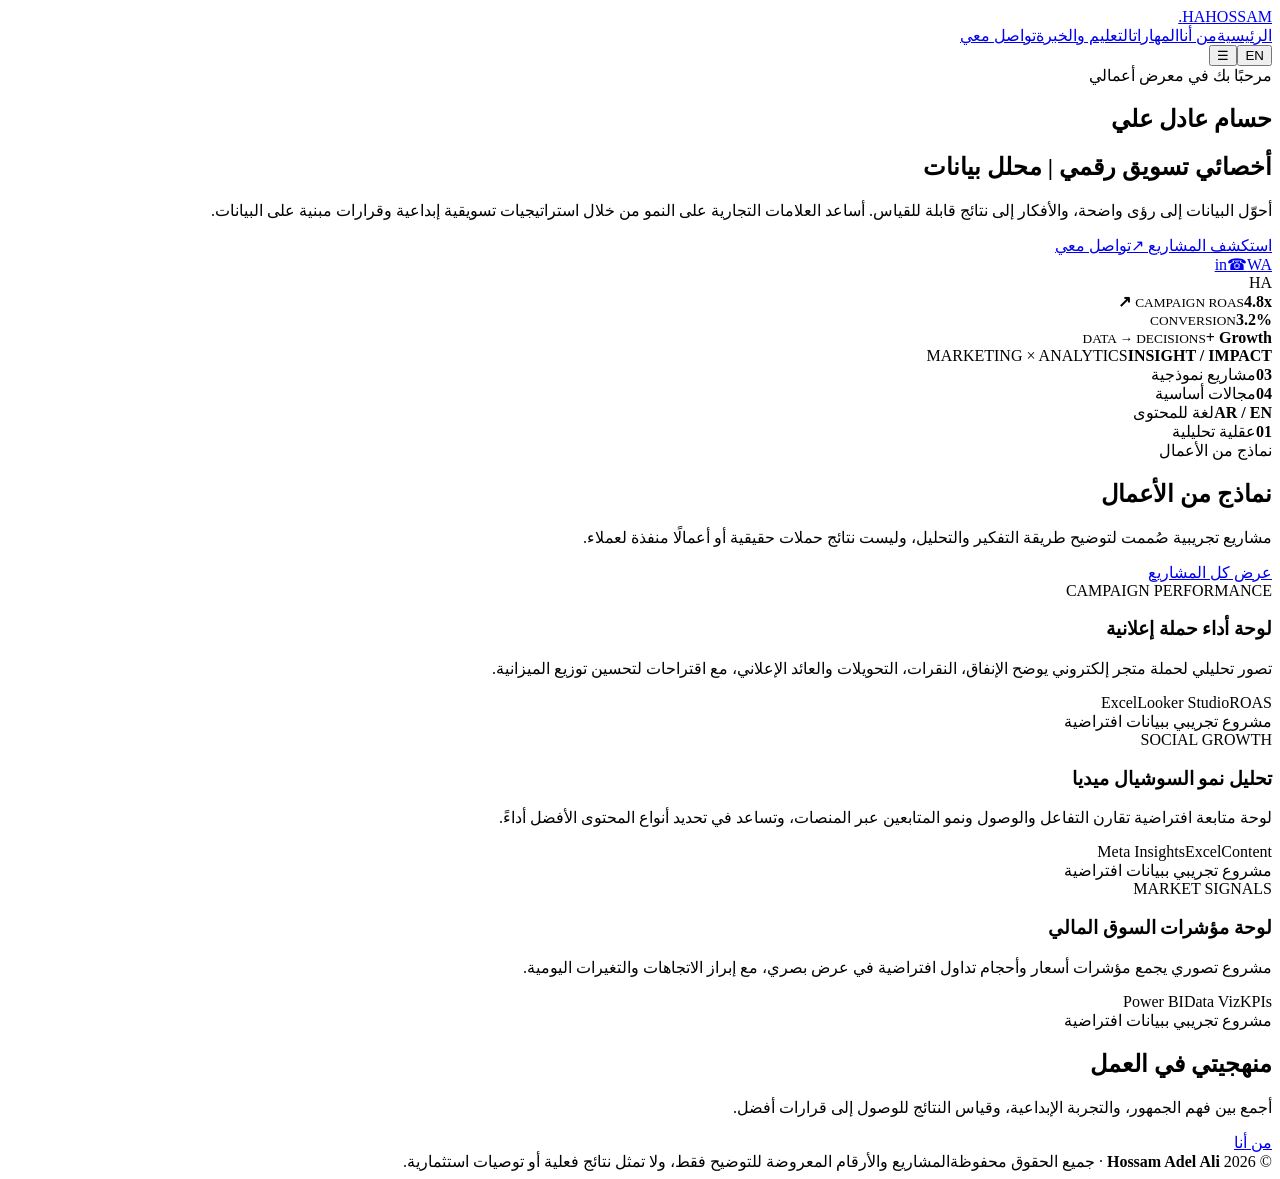
==== index.html @ 3d0e4c6d "Add files via upload" ====
<!doctype html><html lang="ar" dir="rtl"><head><meta charset="utf-8"><meta name="viewport" content="width=device-width, initial-scale=1"><meta name="theme-color" content="#030b16"><meta name="description" content="حسام عادل علي — أخصائي تسويق رقمي ومحلل بيانات. تعرف على المهارات والمشاريع التجريبية وطرق التواصل."><title>حسام عادل علي | التسويق الرقمي وتحليل البيانات</title><link rel="stylesheet" href="assets/style.css"><script defer src="assets/script.js"></script></head><body><header class="topbar"><div class="shell nav"><a class="brand" href="index.html"><span class="brand-mark">HA</span><span>HOSSAM<span style="color:var(--cyan)">.</span></span></a><nav class="navlinks"><a class="active" href="index.html" data-i18n="navHome">الرئيسية</a><a href="about.html" data-i18n="navAbout">من أنا</a><a href="skills.html" data-i18n="navSkills">المهارات</a><a href="education.html" data-i18n="navEducation">التعليم والخبرة</a><a href="contact.html" data-i18n="navContact">تواصل معي</a></nav><div class="navtools"><button class="lang-btn" type="button">EN</button><button class="menu-btn" type="button" aria-label="القائمة">☰</button></div></div></header><main><section class="shell hero"><div><span class="eyebrow" data-i18n="welcome">مرحبًا بك في معرض أعمالي</span><h1>حسام <span class="accent">عادل علي</span></h1><h2><span data-i18n="role">أخصائي تسويق رقمي</span> <span style="color:var(--cyan)">|</span> <span data-i18n="analyst">محلل بيانات</span></h2><p class="lead" data-i18n="intro">أحوّل البيانات إلى رؤى واضحة، والأفكار إلى نتائج قابلة للقياس. أساعد العلامات التجارية على النمو من خلال استراتيجيات تسويقية إبداعية وقرارات مبنية على البيانات.</p><div class="hero-actions"><a class="btn btn-primary" href="skills.html"><span data-i18n="viewWork">استكشف المشاريع</span> <span>↗</span></a><a class="btn btn-ghost" href="contact.html" data-i18n="contactMe">تواصل معي</a></div><div class="socials"><a href="https://www.linkedin.com/in/hossam-adel-42ba7a438/" target="_blank" rel="noopener" aria-label="LinkedIn">in</a><a href="tel:01113616810" aria-label="Phone">☎</a><a href="https://wa.me/201113616810" target="_blank" rel="noopener" aria-label="WhatsApp">WA</a></div></div><div class="visual" aria-label="لوحة مالية وتسويقية زخرفية"><div class="chart-grid"></div><div class="candles"><i class="candle" style="--h:20%"></i><i class="candle" style="--h:30%"></i><i class="candle" style="--h:24%"></i><i class="candle" style="--h:44%"></i><i class="candle" style="--h:38%"></i><i class="candle" style="--h:55%"></i><i class="candle" style="--h:48%"></i><i class="candle" style="--h:65%"></i><i class="candle" style="--h:52%"></i><i class="candle" style="--h:72%"></i><i class="candle" style="--h:67%"></i><i class="candle" style="--h:88%"></i><i class="candle" style="--h:75%"></i><i class="candle" style="--h:95%"></i></div><div class="chart-line"></div><div class="profile-orb"><span>HA</span></div><div class="floating-card float-a"><small>CAMPAIGN ROAS</small><strong>4.8x ↗</strong></div><div class="floating-card float-b"><small>CONVERSION</small><strong>3.2%</strong></div><div class="floating-card float-c"><small>DATA → DECISIONS</small><strong>+ Growth</strong></div><div class="visual-caption"><span>MARKETING × ANALYTICS</span><b>INSIGHT / IMPACT</b></div></div></section><section class="shell stats"><div class="stat"><strong>03</strong><span data-i18n="metric1">مشاريع نموذجية</span></div><div class="stat"><strong>04</strong><span data-i18n="metric2">مجالات أساسية</span></div><div class="stat"><strong>AR / EN</strong><span data-i18n="metric3">لغة للمحتوى</span></div><div class="stat"><strong>01</strong><span data-i18n="metric4">عقلية تحليلية</span></div></section><section class="shell section"><div class="section-head"><div><span class="eyebrow" data-i18n="selected">نماذج من الأعمال</span><h2 data-i18n="selected">نماذج من الأعمال</h2><p data-i18n="selectedDesc">مشاريع تجريبية صُممت لتوضيح طريقة التفكير والتحليل، وليست نتائج حملات حقيقية أو أعمالًا منفذة لعملاء.</p></div><a class="btn btn-ghost" href="skills.html" data-i18n="seeAll">عرض كل المشاريع</a></div><div class="grid-3"><article class="card"><div class="project-visual"><span class="mini-label">CAMPAIGN PERFORMANCE</span><div class="mini-bars"><i style="--h:35%"></i><i style="--h:58%"></i><i style="--h:44%"></i><i style="--h:80%"></i><i style="--h:68%"></i><i style="--h:95%"></i></div></div><h3 data-i18n="project1">لوحة أداء حملة إعلانية</h3><p data-i18n="project1d">تصور تحليلي لحملة متجر إلكتروني يوضح الإنفاق، النقرات، التحويلات والعائد الإعلاني، مع اقتراحات لتحسين توزيع الميزانية.</p><div class="tags"><span class="tag">Excel</span><span class="tag">Looker Studio</span><span class="tag">ROAS</span></div><span class="project-note" data-i18n="demo">مشروع تجريبي ببيانات افتراضية</span></article><article class="card"><div class="project-visual"><span class="mini-label">SOCIAL GROWTH</span><div class="mini-bars"><i style="--h:24%"></i><i style="--h:38%"></i><i style="--h:33%"></i><i style="--h:57%"></i><i style="--h:76%"></i><i style="--h:92%"></i></div></div><h3 data-i18n="project2">تحليل نمو السوشيال ميديا</h3><p data-i18n="project2d">لوحة متابعة افتراضية تقارن التفاعل والوصول ونمو المتابعين عبر المنصات، وتساعد في تحديد أنواع المحتوى الأفضل أداءً.</p><div class="tags"><span class="tag">Meta Insights</span><span class="tag">Excel</span><span class="tag">Content</span></div><span class="project-note" data-i18n="demo">مشروع تجريبي ببيانات افتراضية</span></article><article class="card"><div class="project-visual"><span class="mini-label">MARKET SIGNALS</span><div class="mini-bars"><i style="--h:52%"></i><i style="--h:40%"></i><i style="--h:67%"></i><i style="--h:55%"></i><i style="--h:84%"></i><i style="--h:96%"></i></div></div><h3 data-i18n="project3">لوحة مؤشرات السوق المالي</h3><p data-i18n="project3d">مشروع تصوري يجمع مؤشرات أسعار وأحجام تداول افتراضية في عرض بصري، مع إبراز الاتجاهات والتغيرات اليومية.</p><div class="tags"><span class="tag">Power BI</span><span class="tag">Data Viz</span><span class="tag">KPIs</span></div><span class="project-note" data-i18n="demo">مشروع تجريبي ببيانات افتراضية</span></article></div></section><section class="shell cta"><div><h2 data-i18n="approach">منهجيتي في العمل</h2><p data-i18n="approachDesc">أجمع بين فهم الجمهور، والتجربة الإبداعية، وقياس النتائج للوصول إلى قرارات أفضل.</p></div><a class="btn btn-primary" href="about.html" data-i18n="navAbout">من أنا</a></section></main><footer class="footer"><div class="shell footer-inner"><span>© 2026 <b>Hossam Adel Ali</b> · <span data-i18n="footer">جميع الحقوق محفوظة</span></span><span data-i18n="disclaimer">المشاريع والأرقام المعروضة للتوضيح فقط، ولا تمثل نتائج فعلية أو توصيات استثمارية.</span></div></footer></body></html>
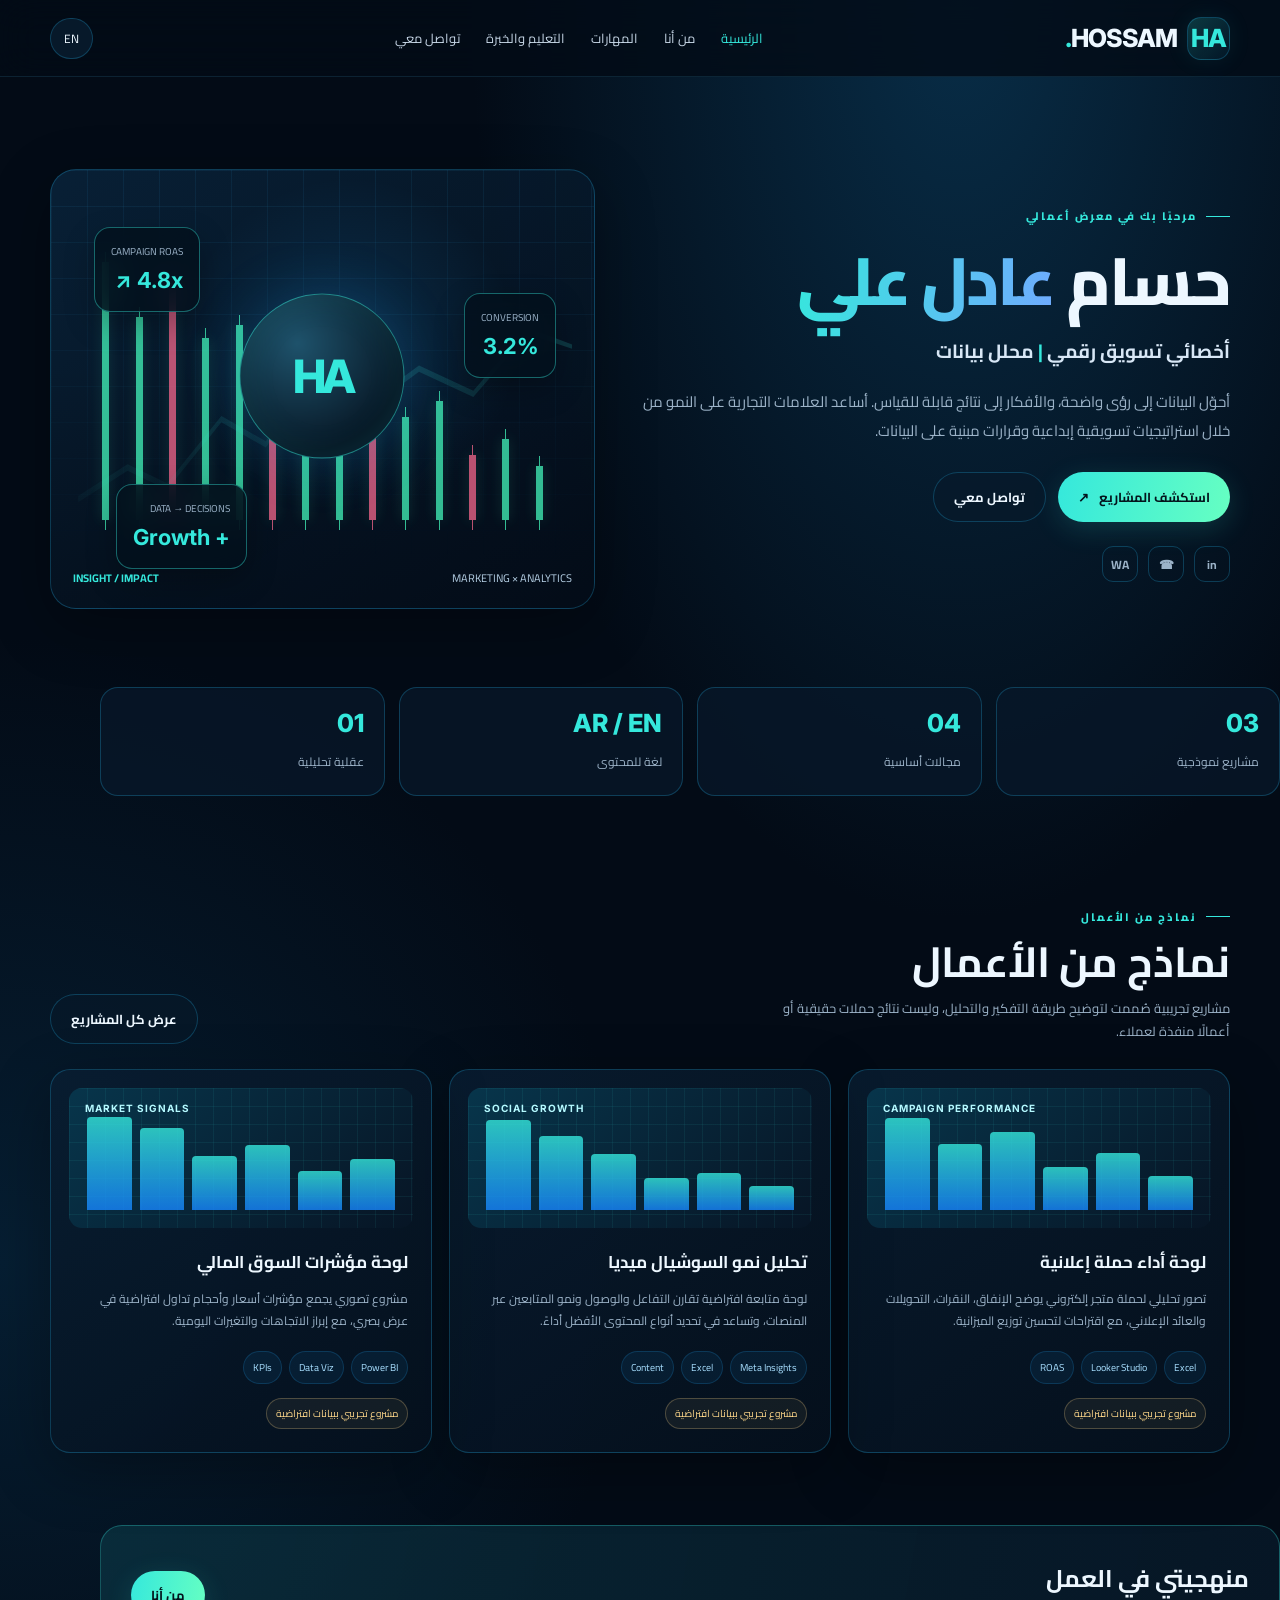
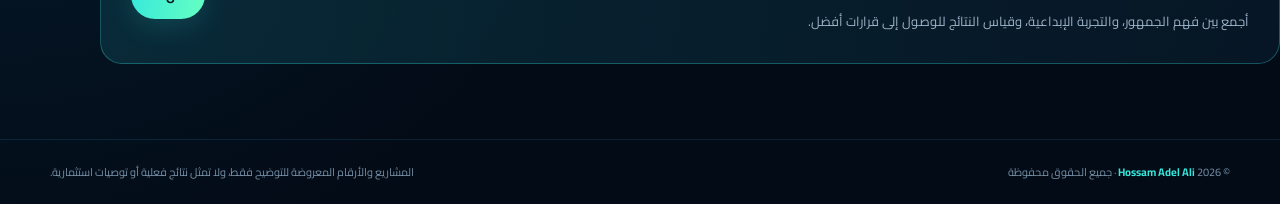
==== commit 95e5aeea: "Fix HTML file paths and structureFix CSS and JavaScript paths Updated HTML structure and linked CSS/" ====
--- a/index.html
+++ b/index.html
@@ -1 +1 @@
-<!doctype html><html lang="ar" dir="rtl"><head><meta charset="utf-8"><meta name="viewport" content="width=device-width, initial-scale=1"><meta name="theme-color" content="#030b16"><meta name="description" content="حسام عادل علي — أخصائي تسويق رقمي ومحلل بيانات. تعرف على المهارات والمشاريع التجريبية وطرق التواصل."><title>حسام عادل علي | التسويق الرقمي وتحليل البيانات</title><link rel="stylesheet" href="assets/style.css"><script defer src="assets/script.js"></script></head><body><header class="topbar"><div class="shell nav"><a class="brand" href="index.html"><span class="brand-mark">HA</span><span>HOSSAM<span style="color:var(--cyan)">.</span></span></a><nav class="navlinks"><a class="active" href="index.html" data-i18n="navHome">الرئيسية</a><a href="about.html" data-i18n="navAbout">من أنا</a><a href="skills.html" data-i18n="navSkills">المهارات</a><a href="education.html" data-i18n="navEducation">التعليم والخبرة</a><a href="contact.html" data-i18n="navContact">تواصل معي</a></nav><div class="navtools"><button class="lang-btn" type="button">EN</button><button class="menu-btn" type="button" aria-label="القائمة">☰</button></div></div></header><main><section class="shell hero"><div><span class="eyebrow" data-i18n="welcome">مرحبًا بك في معرض أعمالي</span><h1>حسام <span class="accent">عادل علي</span></h1><h2><span data-i18n="role">أخصائي تسويق رقمي</span> <span style="color:var(--cyan)">|</span> <span data-i18n="analyst">محلل بيانات</span></h2><p class="lead" data-i18n="intro">أحوّل البيانات إلى رؤى واضحة، والأفكار إلى نتائج قابلة للقياس. أساعد العلامات التجارية على النمو من خلال استراتيجيات تسويقية إبداعية وقرارات مبنية على البيانات.</p><div class="hero-actions"><a class="btn btn-primary" href="skills.html"><span data-i18n="viewWork">استكشف المشاريع</span> <span>↗</span></a><a class="btn btn-ghost" href="contact.html" data-i18n="contactMe">تواصل معي</a></div><div class="socials"><a href="https://www.linkedin.com/in/hossam-adel-42ba7a438/" target="_blank" rel="noopener" aria-label="LinkedIn">in</a><a href="tel:01113616810" aria-label="Phone">☎</a><a href="https://wa.me/201113616810" target="_blank" rel="noopener" aria-label="WhatsApp">WA</a></div></div><div class="visual" aria-label="لوحة مالية وتسويقية زخرفية"><div class="chart-grid"></div><div class="candles"><i class="candle" style="--h:20%"></i><i class="candle" style="--h:30%"></i><i class="candle" style="--h:24%"></i><i class="candle" style="--h:44%"></i><i class="candle" style="--h:38%"></i><i class="candle" style="--h:55%"></i><i class="candle" style="--h:48%"></i><i class="candle" style="--h:65%"></i><i class="candle" style="--h:52%"></i><i class="candle" style="--h:72%"></i><i class="candle" style="--h:67%"></i><i class="candle" style="--h:88%"></i><i class="candle" style="--h:75%"></i><i class="candle" style="--h:95%"></i></div><div class="chart-line"></div><div class="profile-orb"><span>HA</span></div><div class="floating-card float-a"><small>CAMPAIGN ROAS</small><strong>4.8x ↗</strong></div><div class="floating-card float-b"><small>CONVERSION</small><strong>3.2%</strong></div><div class="floating-card float-c"><small>DATA → DECISIONS</small><strong>+ Growth</strong></div><div class="visual-caption"><span>MARKETING × ANALYTICS</span><b>INSIGHT / IMPACT</b></div></div></section><section class="shell stats"><div class="stat"><strong>03</strong><span data-i18n="metric1">مشاريع نموذجية</span></div><div class="stat"><strong>04</strong><span data-i18n="metric2">مجالات أساسية</span></div><div class="stat"><strong>AR / EN</strong><span data-i18n="metric3">لغة للمحتوى</span></div><div class="stat"><strong>01</strong><span data-i18n="metric4">عقلية تحليلية</span></div></section><section class="shell section"><div class="section-head"><div><span class="eyebrow" data-i18n="selected">نماذج من الأعمال</span><h2 data-i18n="selected">نماذج من الأعمال</h2><p data-i18n="selectedDesc">مشاريع تجريبية صُممت لتوضيح طريقة التفكير والتحليل، وليست نتائج حملات حقيقية أو أعمالًا منفذة لعملاء.</p></div><a class="btn btn-ghost" href="skills.html" data-i18n="seeAll">عرض كل المشاريع</a></div><div class="grid-3"><article class="card"><div class="project-visual"><span class="mini-label">CAMPAIGN PERFORMANCE</span><div class="mini-bars"><i style="--h:35%"></i><i style="--h:58%"></i><i style="--h:44%"></i><i style="--h:80%"></i><i style="--h:68%"></i><i style="--h:95%"></i></div></div><h3 data-i18n="project1">لوحة أداء حملة إعلانية</h3><p data-i18n="project1d">تصور تحليلي لحملة متجر إلكتروني يوضح الإنفاق، النقرات، التحويلات والعائد الإعلاني، مع اقتراحات لتحسين توزيع الميزانية.</p><div class="tags"><span class="tag">Excel</span><span class="tag">Looker Studio</span><span class="tag">ROAS</span></div><span class="project-note" data-i18n="demo">مشروع تجريبي ببيانات افتراضية</span></article><article class="card"><div class="project-visual"><span class="mini-label">SOCIAL GROWTH</span><div class="mini-bars"><i style="--h:24%"></i><i style="--h:38%"></i><i style="--h:33%"></i><i style="--h:57%"></i><i style="--h:76%"></i><i style="--h:92%"></i></div></div><h3 data-i18n="project2">تحليل نمو السوشيال ميديا</h3><p data-i18n="project2d">لوحة متابعة افتراضية تقارن التفاعل والوصول ونمو المتابعين عبر المنصات، وتساعد في تحديد أنواع المحتوى الأفضل أداءً.</p><div class="tags"><span class="tag">Meta Insights</span><span class="tag">Excel</span><span class="tag">Content</span></div><span class="project-note" data-i18n="demo">مشروع تجريبي ببيانات افتراضية</span></article><article class="card"><div class="project-visual"><span class="mini-label">MARKET SIGNALS</span><div class="mini-bars"><i style="--h:52%"></i><i style="--h:40%"></i><i style="--h:67%"></i><i style="--h:55%"></i><i style="--h:84%"></i><i style="--h:96%"></i></div></div><h3 data-i18n="project3">لوحة مؤشرات السوق المالي</h3><p data-i18n="project3d">مشروع تصوري يجمع مؤشرات أسعار وأحجام تداول افتراضية في عرض بصري، مع إبراز الاتجاهات والتغيرات اليومية.</p><div class="tags"><span class="tag">Power BI</span><span class="tag">Data Viz</span><span class="tag">KPIs</span></div><span class="project-note" data-i18n="demo">مشروع تجريبي ببيانات افتراضية</span></article></div></section><section class="shell cta"><div><h2 data-i18n="approach">منهجيتي في العمل</h2><p data-i18n="approachDesc">أجمع بين فهم الجمهور، والتجربة الإبداعية، وقياس النتائج للوصول إلى قرارات أفضل.</p></div><a class="btn btn-primary" href="about.html" data-i18n="navAbout">من أنا</a></section></main><footer class="footer"><div class="shell footer-inner"><span>© 2026 <b>Hossam Adel Ali</b> · <span data-i18n="footer">جميع الحقوق محفوظة</span></span><span data-i18n="disclaimer">المشاريع والأرقام المعروضة للتوضيح فقط، ولا تمثل نتائج فعلية أو توصيات استثمارية.</span></div></footer></body></html>
+<!doctype html><html lang="ar" dir="rtl"><head><meta charset="utf-8"><meta name="viewport" content="width=device-width, initial-scale=1"><meta name="theme-color" content="#030b16"><meta name="description" content="حسام عادل علي — أخصائي تسويق رقمي ومحلل بيانات. تعرف على المهارات والمشاريع التجريبية وطرق التواصل."><title>حسام عادل علي | التسويق الرقمي وتحليل البيانات</title><link rel="stylesheet" href="style.css"><script defer src="script.js"></script></head><body><header class="topbar"><div class="shell nav"><a class="brand" href="index.html"><span class="brand-mark">HA</span><span>HOSSAM<span style="color:var(--cyan)">.</span></span></a><nav class="navlinks"><a class="active" href="index.html" data-i18n="navHome">الرئيسية</a><a href="about.html" data-i18n="navAbout">من أنا</a><a href="skills.html" data-i18n="navSkills">المهارات</a><a href="education.html" data-i18n="navEducation">التعليم والخبرة</a><a href="contact.html" data-i18n="navContact">تواصل معي</a></nav><div class="navtools"><button class="lang-btn" type="button">EN</button><button class="menu-btn" type="button" aria-label="القائمة">☰</button></div></div></header><main><section class="shell hero"><div><span class="eyebrow" data-i18n="welcome">مرحبًا بك في معرض أعمالي</span><h1>حسام <span class="accent">عادل علي</span></h1><h2><span data-i18n="role">أخصائي تسويق رقمي</span> <span style="color:var(--cyan)">|</span> <span data-i18n="analyst">محلل بيانات</span></h2><p class="lead" data-i18n="intro">أحوّل البيانات إلى رؤى واضحة، والأفكار إلى نتائج قابلة للقياس. أساعد العلامات التجارية على النمو من خلال استراتيجيات تسويقية إبداعية وقرارات مبنية على البيانات.</p><div class="hero-actions"><a class="btn btn-primary" href="skills.html"><span data-i18n="viewWork">استكشف المشاريع</span> <span>↗</span></a><a class="btn btn-ghost" href="contact.html" data-i18n="contactMe">تواصل معي</a></div><div class="socials"><a href="https://www.linkedin.com/in/hossam-adel-42ba7a438/" target="_blank" rel="noopener" aria-label="LinkedIn">in</a><a href="tel:01113616810" aria-label="Phone">☎</a><a href="https://wa.me/201113616810" target="_blank" rel="noopener" aria-label="WhatsApp">WA</a></div></div><div class="visual" aria-label="لوحة مالية وتسويقية زخرفية"><div class="chart-grid"></div><div class="candles"><i class="candle" style="--h:20%"></i><i class="candle" style="--h:30%"></i><i class="candle" style="--h:24%"></i><i class="candle" style="--h:44%"></i><i class="candle" style="--h:38%"></i><i class="candle" style="--h:55%"></i><i class="candle" style="--h:48%"></i><i class="candle" style="--h:65%"></i><i class="candle" style="--h:52%"></i><i class="candle" style="--h:72%"></i><i class="candle" style="--h:67%"></i><i class="candle" style="--h:88%"></i><i class="candle" style="--h:75%"></i><i class="candle" style="--h:95%"></i></div><div class="chart-line"></div><div class="profile-orb"><span>HA</span></div><div class="floating-card float-a"><small>CAMPAIGN ROAS</small><strong>4.8x ↗</strong></div><div class="floating-card float-b"><small>CONVERSION</small><strong>3.2%</strong></div><div class="floating-card float-c"><small>DATA → DECISIONS</small><strong>+ Growth</strong></div><div class="visual-caption"><span>MARKETING × ANALYTICS</span><b>INSIGHT / IMPACT</b></div></div></section><section class="shell stats"><div class="stat"><strong>03</strong><span data-i18n="metric1">مشاريع نموذجية</span></div><div class="stat"><strong>04</strong><span data-i18n="metric2">مجالات أساسية</span></div><div class="stat"><strong>AR / EN</strong><span data-i18n="metric3">لغة للمحتوى</span></div><div class="stat"><strong>01</strong><span data-i18n="metric4">عقلية تحليلية</span></div></section><section class="shell section"><div class="section-head"><div><span class="eyebrow" data-i18n="selected">نماذج من الأعمال</span><h2 data-i18n="selected">نماذج من الأعمال</h2><p data-i18n="selectedDesc">مشاريع تجريبية صُممت لتوضيح طريقة التفكير والتحليل، وليست نتائج حملات حقيقية أو أعمالًا منفذة لعملاء.</p></div><a class="btn btn-ghost" href="skills.html" data-i18n="seeAll">عرض كل المشاريع</a></div><div class="grid-3"><article class="card"><div class="project-visual"><span class="mini-label">CAMPAIGN PERFORMANCE</span><div class="mini-bars"><i style="--h:35%"></i><i style="--h:58%"></i><i style="--h:44%"></i><i style="--h:80%"></i><i style="--h:68%"></i><i style="--h:95%"></i></div></div><h3 data-i18n="project1">لوحة أداء حملة إعلانية</h3><p data-i18n="project1d">تصور تحليلي لحملة متجر إلكتروني يوضح الإنفاق، النقرات، التحويلات والعائد الإعلاني، مع اقتراحات لتحسين توزيع الميزانية.</p><div class="tags"><span class="tag">Excel</span><span class="tag">Looker Studio</span><span class="tag">ROAS</span></div><span class="project-note" data-i18n="demo">مشروع تجريبي ببيانات افتراضية</span></article><article class="card"><div class="project-visual"><span class="mini-label">SOCIAL GROWTH</span><div class="mini-bars"><i style="--h:24%"></i><i style="--h:38%"></i><i style="--h:33%"></i><i style="--h:57%"></i><i style="--h:76%"></i><i style="--h:92%"></i></div></div><h3 data-i18n="project2">تحليل نمو السوشيال ميديا</h3><p data-i18n="project2d">لوحة متابعة افتراضية تقارن التفاعل والوصول ونمو المتابعين عبر المنصات، وتساعد في تحديد أنواع المحتوى الأفضل أداءً.</p><div class="tags"><span class="tag">Meta Insights</span><span class="tag">Excel</span><span class="tag">Content</span></div><span class="project-note" data-i18n="demo">مشروع تجريبي ببيانات افتراضية</span></article><article class="card"><div class="project-visual"><span class="mini-label">MARKET SIGNALS</span><div class="mini-bars"><i style="--h:52%"></i><i style="--h:40%"></i><i style="--h:67%"></i><i style="--h:55%"></i><i style="--h:84%"></i><i style="--h:96%"></i></div></div><h3 data-i18n="project3">لوحة مؤشرات السوق المالي</h3><p data-i18n="project3d">مشروع تصوري يجمع مؤشرات أسعار وأحجام تداول افتراضية في عرض بصري، مع إبراز الاتجاهات والتغيرات اليومية.</p><div class="tags"><span class="tag">Power BI</span><span class="tag">Data Viz</span><span class="tag">KPIs</span></div><span class="project-note" data-i18n="demo">مشروع تجريبي ببيانات افتراضية</span></article></div></section><section class="shell cta"><div><h2 data-i18n="approach">منهجيتي في العمل</h2><p data-i18n="approachDesc">أجمع بين فهم الجمهور، والتجربة الإبداعية، وقياس النتائج للوصول إلى قرارات أفضل.</p></div><a class="btn btn-primary" href="about.html" data-i18n="navAbout">من أنا</a></section></main><footer class="footer"><div class="shell footer-inner"><span>© 2026 <b>Hossam Adel Ali</b> · <span data-i18n="footer">جميع الحقوق محفوظة</span></span><span data-i18n="disclaimer">المشاريع والأرقام المعروضة للتوضيح فقط، ولا تمثل نتائج فعلية أو توصيات استثمارية.</span></div></footer></body></html>
--- a/style.css
+++ b/style.css
@@ -0,0 +1,2 @@
+@import url('https://fonts.googleapis.com/css2?family=Cairo:wght@400;500;600;700;800&family=Inter:wght@400;500;600;700;800&display=swap');
+:root{--bg:#030b16;--panel:rgba(8,24,42,.78);--panel2:#07182a;--line:rgba(41,198,255,.24);--cyan:#35e8dc;--blue:#23a8ff;--text:#edf7ff;--muted:#9cb3c8;--green:#46ffc1;--shadow:0 18px 60px rgba(0,0,0,.3)}*{box-sizing:border-box}html{scroll-behavior:smooth}body{margin:0;background:radial-gradient(ellipse at 75% 0%,#082d47 0,transparent 36%),radial-gradient(ellipse at 0% 70%,#061e32 0,transparent 35%),var(--bg);color:var(--text);font-family:'Cairo',sans-serif;min-height:100vh;overflow-x:hidden}body[dir="ltr"]{font-family:'Inter',sans-serif}a{color:inherit;text-decoration:none}button,input,textarea{font:inherit}.shell{width:min(1180px,calc(100% - 40px));margin:auto}.topbar{position:sticky;top:0;z-index:20;background:rgba(3,11,22,.82);backdrop-filter:blur(18px);border-bottom:1px solid rgba(83,207,255,.12)}.nav{height:76px;display:flex;align-items:center;justify-content:space-between;gap:24px}.brand{display:flex;align-items:center;gap:10px;font-family:Inter,sans-serif;font-weight:800;letter-spacing:-1px;font-size:25px}.brand-mark{display:grid;place-items:center;width:43px;height:43px;border-radius:14px;border:1px solid var(--line);background:linear-gradient(135deg,rgba(53,232,220,.2),rgba(35,168,255,.06));color:var(--cyan);box-shadow:0 0 25px rgba(53,232,220,.08)}.navlinks{display:flex;align-items:center;gap:26px;color:#c7d7e7;font-size:13px}.navlinks a{padding:9px 0;transition:.2s}.navlinks a:hover,.navlinks a.active{color:var(--cyan)}.navtools{display:flex;align-items:center;gap:10px}.lang-btn,.menu-btn{border:1px solid var(--line);background:#07192a;color:var(--text);border-radius:999px;padding:8px 13px;cursor:pointer;font-size:12px}.menu-btn{display:none}.hero{display:grid;grid-template-columns:1.04fr .96fr;gap:45px;align-items:center;padding:70px 0 56px;min-height:610px}.eyebrow{display:inline-flex;align-items:center;gap:9px;color:var(--cyan);font-size:11px;font-weight:800;letter-spacing:2px;text-transform:uppercase}.eyebrow:before{content:'';width:24px;height:1px;background:var(--cyan)}h1,h2,h3,p{margin-top:0}h1{font-size:clamp(40px,5.2vw,68px);line-height:1.12;letter-spacing:-2px;margin:18px 0 14px;font-weight:800}h1 .accent{background:linear-gradient(100deg,var(--cyan),#70aaff);-webkit-background-clip:text;background-clip:text;color:transparent}.hero h2{font-size:19px;color:#d8e7f6;margin-bottom:18px}.lead{font-size:15px;line-height:1.95;color:var(--muted);max-width:600px}.hero-actions{display:flex;gap:12px;flex-wrap:wrap;margin:27px 0 24px}.btn{display:inline-flex;align-items:center;justify-content:center;gap:10px;padding:12px 20px;border-radius:999px;font-weight:700;font-size:13px;border:1px solid var(--line);transition:transform .2s,box-shadow .2s;cursor:pointer}.btn:hover{transform:translateY(-3px)}.btn-primary{color:#03141c;background:linear-gradient(100deg,var(--cyan),#66ffc2);border:0;box-shadow:0 7px 28px rgba(53,232,220,.16)}.btn-ghost{background:rgba(7,25,42,.6);color:var(--text)}.socials{display:flex;gap:10px;align-items:center}.socials a{display:grid;place-items:center;width:36px;height:36px;border:1px solid var(--line);border-radius:11px;color:var(--muted);font-size:12px;font-weight:700}.socials a:hover{color:var(--cyan);border-color:var(--cyan)}.visual{position:relative;min-height:440px;border:1px solid var(--line);border-radius:26px;overflow:hidden;background:linear-gradient(145deg,rgba(9,34,57,.9),rgba(4,13,25,.85));box-shadow:var(--shadow)}.visual:before{content:'';position:absolute;inset:0;background:linear-gradient(0deg,rgba(3,11,22,.4),transparent 55%),radial-gradient(circle at 55% 40%,rgba(35,168,255,.15),transparent 42%)}.chart-grid{position:absolute;inset:0;background-image:linear-gradient(rgba(52,191,255,.08) 1px,transparent 1px),linear-gradient(90deg,rgba(52,191,255,.08) 1px,transparent 1px);background-size:36px 36px;mask-image:linear-gradient(black,transparent 90%)}.chart-line{position:absolute;left:5%;right:4%;bottom:16%;height:48%;border-bottom:2px solid var(--cyan);clip-path:polygon(0 80%,10% 65%,18% 74%,29% 42%,38% 54%,48% 20%,58% 37%,69% 18%,80% 30%,91% 0,100% 8%,100% 10%,91% 3%,80% 33%,69% 21%,58% 40%,48% 23%,38% 57%,29% 45%,18% 77%,10% 68%,0 83%);background:linear-gradient(180deg,rgba(53,232,220,.18),transparent)}.candles{position:absolute;inset:18% 7% 20%;display:flex;align-items:stretch;justify-content:space-around;opacity:.72}.candle{width:7px;position:relative;background:var(--green);height:var(--h);align-self:flex-end;box-shadow:0 0 13px rgba(70,255,193,.2)}.candle:before{content:'';position:absolute;left:3px;top:-10px;height:calc(100% + 20px);width:1px;background:inherit}.candle:nth-child(3n){background:#ff6b91}.floating-card{position:absolute;padding:14px 16px;border:1px solid rgba(53,232,220,.4);border-radius:16px;background:rgba(3,16,29,.82);backdrop-filter:blur(15px);box-shadow:0 12px 30px rgba(0,0,0,.25)}.floating-card small{display:block;color:var(--muted);font-size:10px;margin-bottom:6px}.floating-card strong{font:700 22px Inter,sans-serif;color:var(--cyan)}.float-a{top:13%;left:8%}.float-b{right:7%;top:28%}.float-c{left:12%;bottom:9%}.profile-orb{position:absolute;width:165px;height:165px;left:50%;top:47%;transform:translate(-50%,-50%);border-radius:50%;display:grid;place-items:center;background:radial-gradient(circle at 35% 30%,#1e526b,#071725 70%);border:1px solid rgba(53,232,220,.5);box-shadow:0 0 60px rgba(35,168,255,.18),inset 0 0 35px rgba(53,232,220,.1)}.profile-orb span{font:800 46px Inter,sans-serif;letter-spacing:-4px;color:var(--cyan)}.visual-caption{position:absolute;bottom:20px;right:22px;left:22px;display:flex;justify-content:space-between;align-items:center;color:#b7d1e6;font-size:11px}.visual-caption b{color:var(--cyan)}.stats{display:grid;grid-template-columns:repeat(4,1fr);gap:14px;margin:0 0 70px}.stat{border:1px solid var(--line);background:var(--panel);padding:20px;border-radius:18px}.stat strong{display:block;color:var(--cyan);font:800 25px Inter,sans-serif;margin-bottom:7px}.stat span{font-size:12px;color:var(--muted)}.section{padding:30px 0 72px}.section-head{display:flex;align-items:end;justify-content:space-between;gap:20px;margin-bottom:25px}.section-head h2,.page-title{font-size:clamp(28px,4vw,42px);line-height:1.2;margin:10px 0;color:var(--text)}.section-head p{color:var(--muted);font-size:13px;max-width:470px;line-height:1.8;margin-bottom:0}.grid-3{display:grid;grid-template-columns:repeat(3,1fr);gap:17px}.card{border:1px solid var(--line);background:linear-gradient(145deg,rgba(9,29,49,.88),rgba(5,16,29,.88));border-radius:20px;padding:23px;box-shadow:var(--shadow);transition:transform .22s,border-color .22s}.card:hover{transform:translateY(-5px);border-color:rgba(53,232,220,.6)}.icon-box{display:grid;place-items:center;width:46px;height:46px;border-radius:14px;background:rgba(53,232,220,.09);border:1px solid rgba(53,232,220,.2);font-size:20px;margin-bottom:18px}.card h3{font-size:17px;margin-bottom:10px}.card p{font-size:12px;line-height:1.9;color:var(--muted);margin-bottom:0}.tags{display:flex;gap:7px;flex-wrap:wrap;margin-top:18px}.tag{font-size:10px;padding:6px 9px;border-radius:999px;background:rgba(35,168,255,.08);border:1px solid rgba(35,168,255,.19);color:#a8dfff}.project-visual{height:140px;border-radius:13px;overflow:hidden;position:relative;margin:-5px -5px 18px;background:linear-gradient(135deg,#07354b,#071525)}.project-visual:before{content:'';position:absolute;inset:0;background:linear-gradient(rgba(53,232,220,.07) 1px,transparent 1px),linear-gradient(90deg,rgba(53,232,220,.07) 1px,transparent 1px);background-size:18px 18px}.mini-bars{position:absolute;inset:25px 18px 18px;display:flex;align-items:end;gap:8px}.mini-bars i{flex:1;height:var(--h);background:linear-gradient(0deg,#1686ff,var(--cyan));border-radius:4px 4px 0 0;opacity:.8}.project-visual .mini-label{position:absolute;top:14px;left:16px;color:#b5f9ff;font:700 10px Inter,sans-serif;letter-spacing:1px}.project-note{display:inline-block;margin-top:14px;font-size:10px;color:#ffd88a;border:1px solid rgba(255,216,138,.25);background:rgba(255,216,138,.06);border-radius:999px;padding:5px 9px}.cta{margin:0 0 75px;padding:30px;border:1px solid rgba(53,232,220,.3);border-radius:22px;background:linear-gradient(100deg,rgba(12,56,70,.65),rgba(7,23,39,.9));display:flex;align-items:center;justify-content:space-between;gap:25px}.cta h2{font-size:24px;margin-bottom:8px}.cta p{color:var(--muted);font-size:13px;margin:0}.page-hero{padding:64px 0 36px}.page-hero .lead{max-width:720px}.two-col{display:grid;grid-template-columns:1.1fr .9fr;gap:20px}.list{list-style:none;padding:0;margin:0}.list li{position:relative;padding:9px 25px 9px 0;color:var(--muted);font-size:13px;line-height:1.8}.list li:before{content:'✓';position:absolute;right:0;color:var(--cyan);font-weight:800}.timeline{position:relative;padding-right:25px}.timeline:before{content:'';position:absolute;right:7px;top:8px;bottom:8px;width:1px;background:linear-gradient(var(--cyan),rgba(35,168,255,.05))}.timeline-item{position:relative;padding:0 18px 26px 0}.timeline-item:before{content:'';position:absolute;right:-23px;top:7px;width:9px;height:9px;border-radius:50%;background:var(--cyan);box-shadow:0 0 12px var(--cyan)}.timeline-item h3{font-size:16px;margin-bottom:7px}.timeline-item p{font-size:12px;color:var(--muted);line-height:1.8;margin:0}.skill-group{margin-bottom:18px}.skill-row{display:flex;justify-content:space-between;gap:12px;font-size:12px;margin:15px 0 8px}.skill-row span:last-child{color:var(--cyan);font-family:Inter,sans-serif}.progress{height:6px;border-radius:99px;background:#10273a;overflow:hidden}.progress i{display:block;height:100%;width:var(--w);background:linear-gradient(90deg,var(--blue),var(--cyan));border-radius:99px}.contact-layout{display:grid;grid-template-columns:.9fr 1.1fr;gap:20px}.contact-item{display:flex;gap:14px;align-items:center;padding:16px 0;border-bottom:1px solid rgba(53,232,220,.12)}.contact-item:last-child{border:0}.contact-item .icon-box{margin:0;flex-shrink:0}.contact-item small{display:block;color:var(--muted);font-size:11px;margin-bottom:3px}.contact-item a,.contact-item strong{font-size:13px;overflow-wrap:anywhere}.form-grid{display:grid;grid-template-columns:1fr 1fr;gap:14px}.field{display:flex;flex-direction:column;gap:7px}.field.full{grid-column:1/-1}.field label{font-size:12px;color:#c8d8e8}.field input,.field textarea{width:100%;border:1px solid rgba(53,232,220,.2);border-radius:12px;background:#041321;color:var(--text);padding:13px 14px;outline:none}.field input:focus,.field textarea:focus{border-color:var(--cyan);box-shadow:0 0 0 3px rgba(53,232,220,.07)}.field textarea{min-height:130px;resize:vertical}.footer{border-top:1px solid rgba(53,207,255,.12);padding:22px 0;color:#7891a8;font-size:11px}.footer-inner{display:flex;align-items:center;justify-content:space-between;gap:15px}.footer b{color:var(--cyan)}.notice{color:#ffd88a;font-size:11px;line-height:1.8;margin-top:15px}.empty-state{padding:35px;text-align:center;border:1px dashed var(--line);border-radius:18px;color:var(--muted)}[dir="ltr"] .list li{padding:9px 0 9px 25px}[dir="ltr"] .list li:before{right:auto;left:0}[dir="ltr"] .timeline{padding-right:0;padding-left:25px}[dir="ltr"] .timeline:before{right:auto;left:7px}[dir="ltr"] .timeline-item{padding:0 0 26px 18px}[dir="ltr"] .timeline-item:before{right:auto;left:-23px}[dir="ltr"] .visual-caption{direction:ltr}[dir="ltr"] .field{text-align:left}@media(max-width:900px){.hero{grid-template-columns:1fr;padding-top:48px;gap:28px}.visual{min-height:380px}.stats{grid-template-columns:repeat(2,1fr)}.grid-3{grid-template-columns:repeat(2,1fr)}.two-col,.contact-layout{grid-template-columns:1fr}.navlinks{gap:14px}.navlinks a{font-size:12px}}@media(max-width:650px){.shell{width:min(100% - 28px,1180px)}.nav{height:68px}.brand{font-size:21px}.brand-mark{width:38px;height:38px}.menu-btn{display:inline-flex}.navlinks{display:none;position:absolute;top:68px;left:14px;right:14px;padding:18px;background:rgba(3,14,27,.97);border:1px solid var(--line);border-radius:16px;flex-direction:column;align-items:stretch;gap:4px}.navlinks.open{display:flex}.navlinks a{padding:10px 12px}.hero{padding:40px 0 35px;min-height:auto}h1{font-size:43px;letter-spacing:-1.5px}.hero h2{font-size:16px}.lead{font-size:13px}.visual{min-height:340px}.profile-orb{width:125px;height:125px}.profile-orb span{font-size:35px}.floating-card strong{font-size:18px}.floating-card{padding:10px 12px}.float-a{top:9%;left:5%}.float-b{right:4%;top:26%}.float-c{left:5%;bottom:8%}.section{padding-bottom:50px}.section-head{align-items:start;flex-direction:column}.grid-3{grid-template-columns:1fr}.stats{gap:9px;margin-bottom:40px}.stat{padding:15px}.stat strong{font-size:22px}.cta{align-items:flex-start;flex-direction:column;padding:23px}.form-grid{grid-template-columns:1fr}.field.full{grid-column:auto}.footer-inner{flex-direction:column;align-items:flex-start}.page-hero{padding:44px 0 26px}}@media(prefers-reduced-motion:reduce){*{scroll-behavior:auto!important;transition:none!important}}
